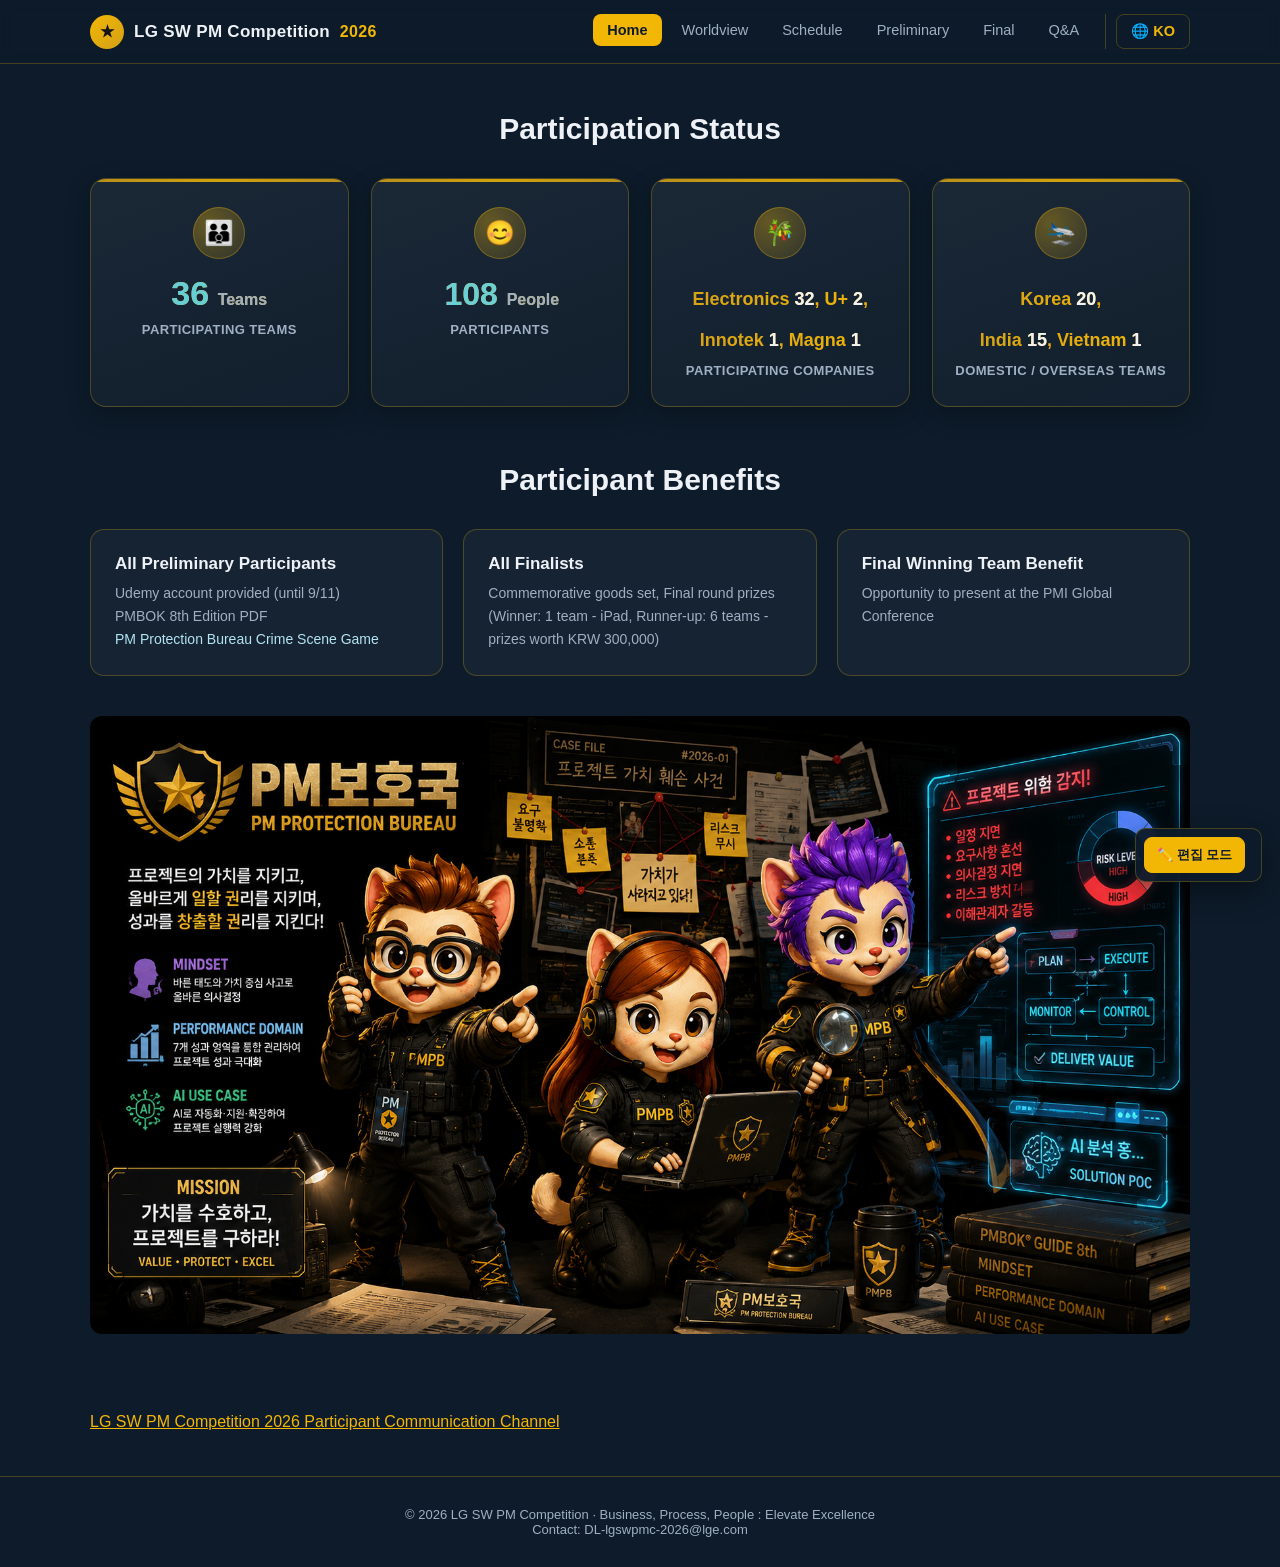
==== en/index.html @ 5130d335 "Add English (EN) language toggle and translated pages" ====
<!DOCTYPE html>
<html lang="en"><head>
<meta charset="UTF-8">
<meta name="viewport" content="width=device-width, initial-scale=1.0">
<title>LG SW PM Competition 2026</title>
<link rel="stylesheet" href="../assets/css/style.css">
</head>
<body>
<header class="site-header">
  <div class="container nav-wrap">
    <a class="brand" href="index.html">
      <span class="badge">★</span>
      <span class="title-main">LG SW PM Competition</span>
      <span class="title-year">2026</span>
    </a>
    <button class="nav-toggle" aria-label="Open menu">☰</button>
    <nav>
      <ul class="nav-menu">
        <li><a href="index.html" class="active">Home</a></li>
        <li><a href="worldview.html">Worldview</a></li>
        <li><a href="schedule.html">Schedule</a></li>
        <li><a href="prelim.html">Preliminary</a></li>
        <li><a href="final.html">Final</a></li>
        <li><a href="qna.html">Q&amp;A</a></li>
        <li class="lang-item"><a href="../index.html">🌐 KO</a></li>
      </ul>
    </nav>
  </div>
</header>

<main id="pageContent" class="editable-region">
<section class="section" style="padding-top: 48px;">
  <div class="container">
    <div class="section-head">
      <h2>Participation Status</h2>
    </div>

    <div class="dashboard-grid">
      <div class="stat-card">
        <div class="stat-icon">👪<br></div>
        <div class="stat-value"><span style="color: rgb(121, 242, 251);"><span style="color: rgb(102, 207, 214);">36</span></span><span class="stat-unit"> Teams</span></div>
        <div class="stat-label">Participating Teams</div>
      </div>
      <div class="stat-card">
        <div class="stat-icon">😊<br></div>
        <div class="stat-value"><span class="stat-unit"><font color="#f2b705"><span style="font-size: 32px;"><span style="color: rgb(107, 207, 214);"><span style="color: rgb(106, 208, 215);"><span style="color: rgb(107, 207, 214);">108</span></span></span>&nbsp;</span></font>People</span></div>
        <div class="stat-label">Participants</div>
      </div>
      <div class="stat-card">
        <div class="stat-icon">🎋</div>
        <div class="stat-value"><span style="font-size: 18px;"><span style="font-size: 24px;"><span style="font-size: 18px;">Electronics <span style="color: rgb(242, 242, 242);">32</span>, U+&nbsp;</span></span></span><span style="color: rgb(242, 242, 242); font-size: 18px; background-color: rgba(255, 255, 255, 0.04);">2</span><span style="font-size: 18px;"><span style="font-size: 24px;"><span style="font-size: 18px;">,<br>Innotek&nbsp;</span></span></span><span style="color: rgb(242, 242, 242); font-size: 18px; background-color: rgba(255, 255, 255, 0.04);">1</span><span style="font-size: 18px;"><span style="font-size: 24px;"><span style="font-size: 18px;">, Magna <font color="#f2f2f2">1</font></span></span></span></div>
        <div class="stat-label">Participating Companies</div>
      </div>
      <div class="stat-card">
        <div class="stat-icon">🛬</div>
        <div class="stat-value"><span style="background-color: rgba(255, 255, 255, 0.04); font-size: 18px;">Korea&nbsp;<span style="color: rgb(242, 242, 242);">20</span>,<br>India&nbsp;</span><span style="background-color: rgba(255, 255, 255, 0.04); color: rgb(242, 242, 242); font-size: 18px;">15</span><span style="background-color: rgba(255, 255, 255, 0.04); font-size: 18px;">, Vietnam&nbsp;</span><span style="background-color: rgba(255, 255, 255, 0.04); color: rgb(242, 242, 242); font-size: 18px;">1</span></div>
        <div class="stat-label">Domestic / Overseas Teams</div></div></div>

    <div class="section-head" style="margin-top: 56px;">
      <h2>Participant Benefits</h2>
    </div>
    <div class="card-grid">
      <div class="card">
        <h3>All Preliminary Participants</h3>
        <p>Udemy account provided (until 9/11)</p><p>PMBOK 8th Edition PDF</p><p><span style="color: rgb(179, 228, 244); background-color: rgba(255, 255, 255, 0.04);">PM Protection Bureau Crime Scene Game</span></p>
      </div>
      <div class="card">
        <h3>All Finalists</h3>
        <p>Commemorative goods set, Final round prizes<br>(Winner: 1 team - iPad, Runner-up: 6 teams - prizes worth KRW 300,000)</p>
      </div>
      <div class="card">
        <h3>Final Winning Team Benefit</h3>
        <p>Opportunity to present at the PMI Global Conference</p>
      </div>
    </div>

    <div class="hero-image-wrap" style="text-align:center; margin-top: 40px;">
      <img src="../assets/img/pmpb_project.png" alt="PM Protection Bureau" style="max-width:100%; height:auto; border-radius: 12px;">
    </div>
  </div></section>
</main>

<div id="freeNotes" class="editable-region free-notes" data-placeholder="Click here to freely add content. (Only editable in edit mode)"><span style="color: rgb(249, 220, 238);"><span style="color: rgb(240, 204, 226);"><span style="color: rgb(245, 219, 235);"><span style="color: rgb(251, 223, 240);"><span style="font-size: 18px;"><span style="font-size: 16px;"><a href="https://quizn.show/pbd/info/board/1113834" target="_blank" rel="noopener noreferrer">LG SW PM Competition 2026 Participant Communication Channel</a></span></span></span></span></span></span></div>

<footer class="site-footer">
  <div class="container">
    © 2026 LG SW PM Competition · Business, Process, People : Elevate Excellence<br>
    Contact: DL-lgswpmc-2026@lge.com
  </div>
</footer>
<script src="../assets/js/main.js"></script>
<script src="../assets/js/editor.js"></script>
</body></html>
---- assets/css/style.css ----
:root {
  --navy: #0d1b2a;
  --navy-light: #16283d;
  --gold: #f2b705;
  --gold-dark: #d4a017;
  --black: #111318;
  --text: #eef2f7;
  --muted: #9fb0c3;
  --card: rgba(255, 255, 255, 0.04);
  --border: rgba(242, 183, 5, 0.25);
}

* { box-sizing: border-box; }

html, body {
  margin: 0;
  padding: 0;
  background: var(--navy);
  color: var(--text);
  font-family: "Pretendard", "Segoe UI", "Malgun Gothic", sans-serif;
  scroll-behavior: smooth;
}

a { color: inherit; text-decoration: none; }

img { max-width: 100%; display: block; }

.container {
  width: min(1100px, 92%);
  margin: 0 auto;
}

/* Page background silhouette (일정/예선/본선/질의응답 페이지) */
body.has-bg-silhouette {
  position: relative;
}

body.has-bg-silhouette::before {
  content: "";
  position: fixed;
  inset: 0;
  z-index: 0;
  background-image: url("../img/pmpb_silhouette.png");
  background-repeat: no-repeat;
  background-position: bottom right;
  background-size: min(900px, 80vw);
  opacity: 0.4;
  pointer-events: none;
}

body.has-bg-silhouette > * {
  position: relative;
  z-index: 1;
}

/* Header / Nav */
.site-header {
  position: sticky;
  top: 0;
  z-index: 100;
  background: rgba(13, 27, 42, 0.92);
  backdrop-filter: blur(6px);
  border-bottom: 1px solid var(--border);
}

.nav-wrap {
  display: flex;
  align-items: center;
  justify-content: space-between;
  padding: 14px 0;
}

.brand {
  display: flex;
  align-items: center;
  gap: 10px;
  font-weight: 800;
  letter-spacing: 0.3px;
}

.brand .badge {
  width: 34px;
  height: 34px;
  border-radius: 50%;
  background: linear-gradient(135deg, var(--gold), var(--gold-dark));
  display: flex;
  align-items: center;
  justify-content: center;
  color: var(--black);
  font-size: 16px;
}

.brand .title-main { color: var(--text); font-size: 17px; }
.brand .title-year { color: var(--gold); }

.nav-menu {
  display: flex;
  gap: 6px;
  list-style: none;
  margin: 0;
  padding: 0;
}

.nav-menu a {
  display: inline-block;
  padding: 8px 14px;
  border-radius: 8px;
  font-size: 14.5px;
  color: var(--muted);
  transition: 0.2s;
}

.nav-menu a:hover,
.nav-menu a.active {
  color: var(--navy);
  background: var(--gold);
  font-weight: 700;
}

.nav-toggle {
  display: none;
  background: none;
  border: 1px solid var(--border);
  color: var(--gold);
  padding: 8px 12px;
  border-radius: 8px;
  font-size: 18px;
  cursor: pointer;
}

.nav-menu li.lang-item {
  margin-left: 6px;
  padding-left: 10px;
  border-left: 1px solid var(--border);
}

.nav-menu li.lang-item a {
  border: 1px solid var(--border);
  color: var(--gold);
  font-weight: 600;
}

.nav-menu li.lang-item a:hover,
.nav-menu li.lang-item a.active {
  color: var(--navy);
  background: var(--gold);
}

/* Hero */
.hero {
  position: relative;
  padding: 56px 0 40px;
  overflow: hidden;
}

.hero::before {
  content: "";
  position: absolute;
  inset: 0;
  background: radial-gradient(circle at 20% 20%, rgba(242, 183, 5, 0.12), transparent 45%),
    radial-gradient(circle at 80% 60%, rgba(120, 60, 220, 0.14), transparent 45%);
  pointer-events: none;
}

.hero-grid {
  display: grid;
  grid-template-columns: 1.1fr 1fr;
  gap: 32px;
  align-items: center;
  position: relative;
  z-index: 1;
}

.hero-image {
  border-radius: 18px;
  overflow: hidden;
  border: 1px solid var(--border);
  background: var(--card);
  box-shadow: 0 20px 50px rgba(0, 0, 0, 0.35);
}

.hero-image img {
  width: 100%;
  height: auto;
}

.hero-image .img-fallback {
  aspect-ratio: 16/10;
  display: flex;
  align-items: center;
  justify-content: center;
  color: var(--muted);
  font-size: 14px;
  text-align: center;
  padding: 20px;
}

.eyebrow {
  display: inline-block;
  color: var(--gold);
  font-weight: 700;
  letter-spacing: 1.5px;
  font-size: 13px;
  margin-bottom: 12px;
  text-transform: uppercase;
}

.hero h1 {
  font-size: clamp(28px, 4vw, 44px);
  line-height: 1.25;
  margin: 0 0 16px;
}

.hero h1 .accent { color: var(--gold); }

.hero p.lead {
  color: var(--muted);
  font-size: 16px;
  line-height: 1.7;
  margin-bottom: 24px;
}

.btn-row { display: flex; gap: 12px; flex-wrap: wrap; }

.btn {
  display: inline-block;
  padding: 12px 22px;
  border-radius: 10px;
  font-weight: 700;
  font-size: 14.5px;
  cursor: pointer;
  border: 1px solid transparent;
  transition: 0.2s;
}

.btn-primary {
  background: var(--gold);
  color: var(--navy);
}
.btn-primary:hover { background: var(--gold-dark); }

.btn-ghost {
  background: transparent;
  border-color: var(--border);
  color: var(--text);
}
.btn-ghost:hover { border-color: var(--gold); color: var(--gold); }

/* Sections */
.section { padding: 64px 0; }
.section-alt { background: var(--navy-light); }

.section-head { margin-bottom: 32px; text-align: center; }
.section-head h2 { font-size: clamp(22px, 3vw, 30px); margin: 0 0 10px; }
.section-head p { color: var(--muted); max-width: 640px; margin: 0 auto; }

.card-grid {
  display: grid;
  grid-template-columns: repeat(3, 1fr);
  gap: 20px;
}

.card {
  background: var(--card);
  border: 1px solid var(--border);
  border-radius: 14px;
  padding: 24px;
}

.card .icon {
  width: 42px;
  height: 42px;
  border-radius: 10px;
  background: rgba(242, 183, 5, 0.15);
  color: var(--gold);
  display: flex;
  align-items: center;
  justify-content: center;
  font-size: 20px;
  margin-bottom: 14px;
}

.card h3 { margin: 0 0 8px; font-size: 17px; }
.card p { margin: 0; color: var(--muted); font-size: 14px; line-height: 1.65; }

/* Character strip */
.character-strip {
  display: grid;
  grid-template-columns: repeat(3, 1fr);
  gap: 20px;
  margin-top: 36px;
}

.character-card {
  background: var(--card);
  border: 1px solid var(--border);
  border-radius: 14px;
  padding: 20px;
  text-align: center;
}

.character-card h4 { margin: 10px 0 6px; color: var(--gold); }
.character-card p { color: var(--muted); font-size: 13.5px; line-height: 1.6; margin: 0; }

/* Timeline */
.timeline {
  position: relative;
  margin: 0;
  padding: 0;
  list-style: none;
}

.timeline::before {
  content: "";
  position: absolute;
  left: 18px;
  top: 0;
  bottom: 0;
  width: 2px;
  background: var(--border);
}

.timeline li {
  position: relative;
  padding: 0 0 32px 52px;
}

.timeline li::before {
  content: "";
  position: absolute;
  left: 10px;
  top: 4px;
  width: 18px;
  height: 18px;
  border-radius: 50%;
  background: var(--gold);
  border: 3px solid var(--navy);
}

.timeline .date {
  color: var(--gold);
  font-weight: 700;
  font-size: 13.5px;
  display: block;
  margin-bottom: 6px;
}

.timeline h3 { margin: 0 0 6px; font-size: 17px; }
.timeline p { margin: 0; color: var(--muted); font-size: 14px; line-height: 1.6; }

/* Dashboard (home stat cards) */
.dashboard-grid {
  display: grid;
  grid-template-columns: repeat(4, 1fr);
  gap: 22px;
}

.stat-card {
  position: relative;
  background: linear-gradient(160deg, rgba(255, 255, 255, 0.06), rgba(255, 255, 255, 0.02));
  border: 1px solid var(--border);
  border-radius: 16px;
  padding: 28px 22px;
  text-align: center;
  overflow: hidden;
  box-shadow: 0 8px 24px rgba(0, 0, 0, 0.25);
  transition: transform 0.25s ease, box-shadow 0.25s ease, border-color 0.25s ease;
}

.stat-card::before {
  content: "";
  position: absolute;
  top: 0;
  left: 0;
  right: 0;
  height: 3px;
  background: linear-gradient(90deg, var(--gold-dark), var(--gold), var(--gold-dark));
  opacity: 0.85;
}

.stat-card:hover {
  transform: translateY(-6px);
  border-color: var(--gold);
  box-shadow: 0 16px 32px rgba(0, 0, 0, 0.35), 0 0 0 1px rgba(242, 183, 5, 0.2);
}

.stat-icon {
  width: 52px;
  height: 52px;
  margin: 0 auto 14px;
  border-radius: 50%;
  background: radial-gradient(circle at 30% 30%, rgba(242, 183, 5, 0.35), rgba(242, 183, 5, 0.1));
  color: var(--gold);
  display: flex;
  align-items: center;
  justify-content: center;
  font-size: 24px;
  box-shadow: inset 0 0 0 1px rgba(242, 183, 5, 0.3);
}

.stat-value {
  font-size: 34px;
  font-weight: 800;
  line-height: 1.2;
  background: linear-gradient(90deg, var(--gold-dark), var(--gold));
  -webkit-background-clip: text;
  background-clip: text;
  color: transparent;
}

.stat-value .stat-unit {
  font-size: 16px;
  font-weight: 600;
  color: var(--muted);
  margin-left: 4px;
  background: none;
  -webkit-background-clip: initial;
  background-clip: initial;
}

.stat-label {
  margin-top: 8px;
  font-size: 13px;
  font-weight: 600;
  letter-spacing: 0.4px;
  color: var(--muted);
  text-transform: uppercase;
}

@media (max-width: 720px) {
  .dashboard-grid { grid-template-columns: repeat(2, 1fr); }
}


/* Progress steps (home) */
.progress-steps {
  position: relative;
  margin: 0;
  padding: 0;
  list-style: none;
}

.progress-steps::before {
  content: "";
  position: absolute;
  left: 18px;
  top: 0;
  bottom: 0;
  width: 2px;
  background: var(--border);
}

.progress-steps li {
  position: relative;
  padding: 0 0 32px 52px;
}

.progress-steps .step-dot {
  position: absolute;
  left: 10px;
  top: 4px;
  width: 18px;
  height: 18px;
  border-radius: 50%;
  background: var(--navy-light);
  border: 3px solid var(--border);
}

.progress-steps .step-done .step-dot {
  background: var(--gold);
  border-color: var(--navy);
}

.progress-steps .step-active .step-dot {
  background: var(--navy);
  border-color: var(--gold);
  box-shadow: 0 0 0 3px rgba(242, 183, 5, 0.25);
}

.progress-steps .step-status {
  display: inline-block;
  font-size: 12px;
  font-weight: 700;
  color: var(--muted);
  background: rgba(255, 255, 255, 0.06);
  border-radius: 999px;
  padding: 2px 10px;
  margin-bottom: 6px;
}

.progress-steps .step-done .step-status {
  color: var(--navy);
  background: var(--gold);
}

.progress-steps .step-active .step-status {
  color: var(--gold);
  background: rgba(242, 183, 5, 0.15);
}

.progress-steps h3 { margin: 0 0 6px; font-size: 17px; }
.progress-steps p { margin: 0; color: var(--muted); font-size: 14px; line-height: 1.6; }

/* Info table */
.info-table {
  width: 100%;
  border-collapse: collapse;
  overflow: hidden;
  border-radius: 12px;
  border: 1px solid var(--border);
}

.info-table th, .info-table td {
  padding: 14px 18px;
  text-align: left;
  border-bottom: 1px solid var(--border);
  font-size: 14.5px;
}

.info-table th {
  width: 180px;
  background: rgba(242, 183, 5, 0.08);
  color: var(--gold);
  font-weight: 700;
}

.info-table tr:last-child th, .info-table tr:last-child td { border-bottom: none; }

.note-box {
  margin-top: 20px;
  padding: 16px 20px;
  border-left: 3px solid var(--gold);
  background: var(--card);
  border-radius: 8px;
  color: var(--muted);
  font-size: 13.5px;
  line-height: 1.7;
}

/* QnA */
.qna-form {
  background: var(--card);
  border: 1px solid var(--border);
  border-radius: 14px;
  padding: 28px;
  margin-bottom: 36px;
}

.form-row {
  display: grid;
  grid-template-columns: 1fr 1fr;
  gap: 16px;
  margin-bottom: 16px;
}

.form-field { display: flex; flex-direction: column; gap: 6px; }
.form-field.full { grid-column: 1 / -1; }

.form-field label { font-size: 13.5px; color: var(--muted); font-weight: 600; }

.form-field input,
.form-field textarea {
  background: var(--navy);
  border: 1px solid var(--border);
  border-radius: 8px;
  padding: 10px 12px;
  color: var(--text);
  font-size: 14px;
  font-family: inherit;
}

.form-field textarea { resize: vertical; min-height: 110px; }

.form-field input:focus,
.form-field textarea:focus {
  outline: none;
  border-color: var(--gold);
}

.form-actions {
  display: flex;
  align-items: center;
  gap: 14px;
}

.form-status { font-size: 13.5px; color: var(--muted); }
.form-status.success { color: #7ee787; }
.form-status.error { color: #ff8080; }

.qna-list { display: flex; flex-direction: column; gap: 14px; }

.qna-item {
  background: var(--card);
  border: 1px solid var(--border);
  border-radius: 12px;
  padding: 18px 20px;
}

.qna-item .qna-meta {
  display: flex;
  justify-content: space-between;
  color: var(--muted);
  font-size: 12.5px;
  margin-bottom: 8px;
}

.qna-item h4 { margin: 0 0 8px; font-size: 15.5px; }
.qna-item p { margin: 0; color: var(--muted); font-size: 14px; line-height: 1.6; white-space: pre-wrap; }

.empty-state {
  text-align: center;
  color: var(--muted);
  font-size: 14px;
  padding: 30px 0;
  border: 1px dashed var(--border);
  border-radius: 12px;
}

/* Free notes (bottom free-text block, editable in edit mode) */
.free-notes {
  width: min(1100px, 92%);
  margin: 0 auto;
  padding: 8px 0 40px;
  text-align: left;
  font-size: 14px;
  line-height: 1.7;
}

.free-notes:empty::before {
  content: attr(data-placeholder);
  color: var(--muted);
}

/* 자유 작성 영역에 붙여넣은 콘텐츠의 흰색 배경을 무시하고, 링크는 그대로 유지 */
.free-notes,
.free-notes * {
  background-color: transparent !important;
  background-image: none !important;
}

.free-notes a {
  color: var(--gold);
  text-decoration: underline;
}

/* 본문 영역에 붙여넣은 링크/텍스트의 흰색 배경 제거 (카드 등 자체 컴포넌트 배경은 영향 없음) */
.editable-region a[style*="background"],
.editable-region span[style*="background"] {
  background-color: transparent !important;
  background-image: none !important;
}

/* Footer */
.site-footer {
  border-top: 1px solid var(--border);
  padding: 30px 0;
  color: var(--muted);
  font-size: 13px;
  text-align: center;
}

@media (max-width: 900px) {
  .hero-grid { grid-template-columns: 1fr; }
  .card-grid, .character-strip { grid-template-columns: 1fr; }
  .dashboard-grid { grid-template-columns: repeat(2, 1fr); }
  .form-row { grid-template-columns: 1fr; }
  .nav-menu {
    position: absolute;
    top: 100%;
    left: 0;
    right: 0;
    flex-direction: column;
    background: var(--navy);
    border-bottom: 1px solid var(--border);
    padding: 10px;
    display: none;
  }
  .nav-menu.open { display: flex; }
  .nav-toggle { display: inline-block; }
}

/* In-place editor */
.editable-region.edit-active {
  outline: 2px dashed var(--gold);
  outline-offset: 6px;
}

.editable-region.edit-active * {
  cursor: text;
}

.free-notes.edit-active {
  min-height: 80px;
  border-radius: 10px;
}

.editor-toolbar {
  position: fixed;
  right: 18px;
  bottom: 18px;
  z-index: 999;
  display: flex;
  align-items: center;
  gap: 8px;
  background: rgba(13, 27, 42, 0.95);
  border: 1px solid var(--border);
  border-radius: 10px;
  padding: 8px;
  box-shadow: 0 10px 30px rgba(0, 0, 0, 0.4);
  flex-wrap: wrap;
  max-width: 90vw;
}

.editor-btn {
  background: transparent;
  border: 1px solid var(--border);
  color: var(--text);
  padding: 8px 12px;
  border-radius: 8px;
  font-size: 13px;
  font-weight: 600;
  cursor: pointer;
  white-space: nowrap;
}

.editor-btn:hover { border-color: var(--gold); color: var(--gold); }

.editor-btn-main {
  background: var(--gold);
  color: var(--navy);
  border-color: var(--gold);
}
.editor-btn-main:hover { background: var(--gold-dark); color: var(--navy); }

.editor-btn-danger { border-color: #ff8080; color: #ff8080; }
.editor-btn-danger:hover { background: #ff8080; color: var(--navy); }

.editor-color-label {
  display: flex;
  align-items: center;
  gap: 6px;
  font-size: 12px;
  color: var(--muted);
}

.editor-color-label input[type="color"] {
  width: 28px;
  height: 24px;
  padding: 0;
  border: 1px solid var(--border);
  border-radius: 6px;
  background: transparent;
  cursor: pointer;
}

.editor-size-select {
  background: var(--navy);
  border: 1px solid var(--border);
  border-radius: 8px;
  padding: 6px 8px;
  color: var(--text);
  font-size: 12px;
}

.editor-status {
  font-size: 12px;
  color: var(--muted);
  max-width: 220px;
}

.editor-modal-overlay {
  position: fixed;
  inset: 0;
  z-index: 1000;
  background: rgba(0, 0, 0, 0.55);
  display: flex;
  align-items: center;
  justify-content: center;
}

.editor-modal-box {
  background: var(--navy-light);
  border: 1px solid var(--border);
  border-radius: 12px;
  padding: 24px;
  width: min(360px, 90vw);
  box-shadow: 0 20px 50px rgba(0, 0, 0, 0.45);
}

.editor-modal-box h3 {
  margin: 0 0 10px;
  font-size: 17px;
  color: var(--gold);
}

.editor-modal-box p {
  margin: 0 0 16px;
  color: var(--muted);
  font-size: 14px;
  line-height: 1.6;
}

.editor-modal-input {
  width: 100%;
  background: var(--navy);
  border: 1px solid var(--border);
  border-radius: 8px;
  padding: 10px 12px;
  color: var(--text);
  font-size: 14px;
  margin-bottom: 18px;
}

.editor-modal-input:focus {
  outline: none;
  border-color: var(--gold);
}

.editor-modal-actions {
  display: flex;
  justify-content: flex-end;
  gap: 10px;
}
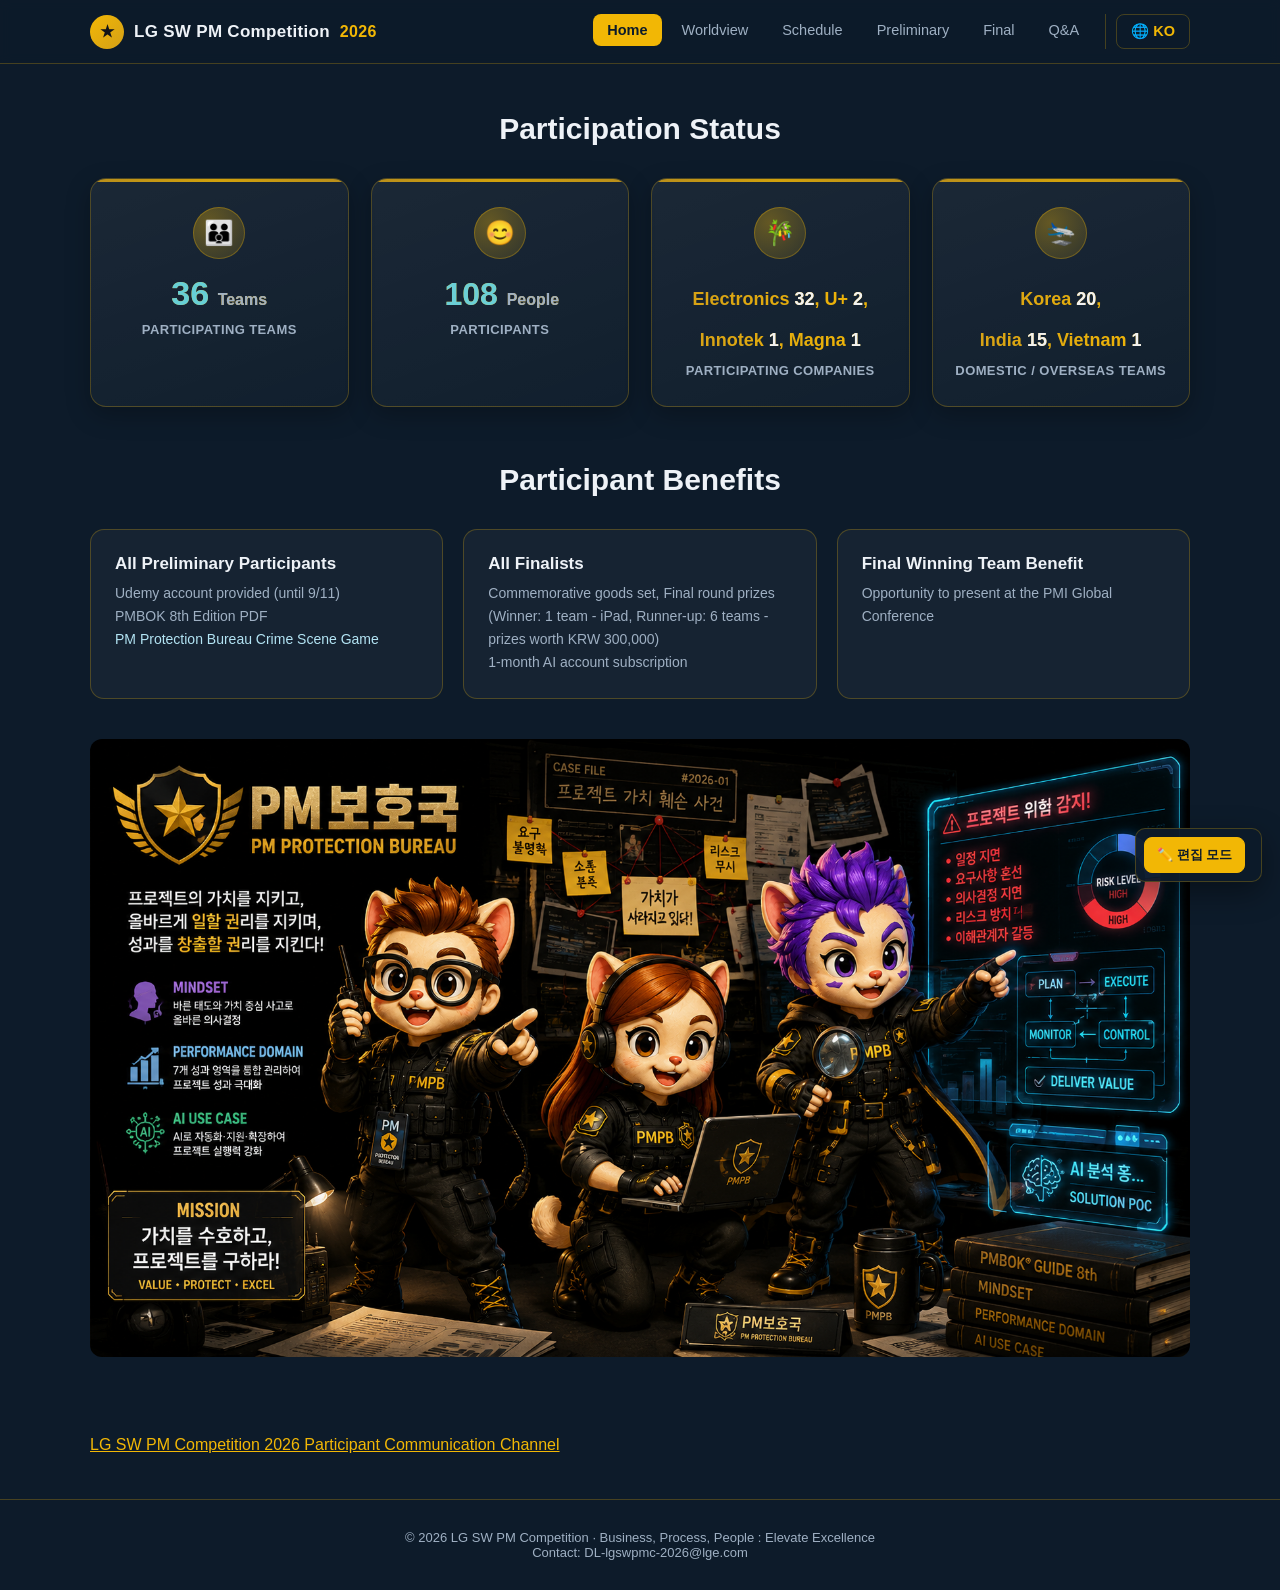
==== commit cc39392b: "Add AI account 1-month subscription to finalist benefits (KO/EN)" ====
--- a/en/index.html
+++ b/en/index.html
@@ -66,7 +66,7 @@
       </div>
       <div class="card">
         <h3>All Finalists</h3>
-        <p>Commemorative goods set, Final round prizes<br>(Winner: 1 team - iPad, Runner-up: 6 teams - prizes worth KRW 300,000)</p>
+        <p>Commemorative goods set, Final round prizes<br>(Winner: 1 team - iPad, Runner-up: 6 teams - prizes worth KRW 300,000)</p><p>1-month AI account subscription</p>
       </div>
       <div class="card">
         <h3>Final Winning Team Benefit</h3>
--- a/assets/css/style.css
+++ b/assets/css/style.css
@@ -282,6 +282,156 @@
 
 .card h3 { margin: 0 0 8px; font-size: 17px; }
 .card p { margin: 0; color: var(--muted); font-size: 14px; line-height: 1.65; }
+
+/* Worldview (세계관) lore styling */
+.lore-lead {
+  color: var(--text) !important;
+  font-size: 16px;
+}
+
+.lore-text {
+  position: relative;
+  max-width: 760px;
+  margin: 0 auto 10px;
+  text-align: center;
+  font-size: 17px;
+  line-height: 1.9;
+}
+
+.lore-text::before {
+  content: "";
+  position: absolute;
+  inset: -30px 10% auto 10%;
+  height: 260px;
+  z-index: -1;
+  background: radial-gradient(circle at 20% 30%, rgba(242, 183, 5, 0.10), transparent 55%),
+    radial-gradient(circle at 80% 20%, rgba(111, 227, 255, 0.10), transparent 55%),
+    radial-gradient(circle at 50% 90%, rgba(255, 107, 129, 0.08), transparent 55%);
+  pointer-events: none;
+}
+
+.lore-text p { margin: 0 0 20px; }
+
+.lore-text .lore-sub {
+  color: var(--muted);
+  font-size: 14.5px;
+}
+
+.glow-gold {
+  color: var(--gold);
+  font-weight: 800;
+  text-shadow: 0 0 14px rgba(242, 183, 5, 0.55);
+}
+
+.glow-cyan {
+  color: #6fe3ff;
+  font-weight: 700;
+  text-shadow: 0 0 14px rgba(111, 227, 255, 0.5);
+}
+
+.glow-red {
+  color: #ff6b81;
+  font-weight: 800;
+  text-shadow: 0 0 14px rgba(255, 107, 129, 0.55);
+}
+
+.lore-caption {
+  text-align: center;
+  margin: 4px 0 34px;
+  font-size: 13.5px;
+  line-height: 1.7;
+  color: var(--muted);
+}
+
+.lore-caption strong {
+  display: inline-block;
+  color: var(--gold);
+  font-size: 15px;
+  margin-bottom: 4px;
+}
+
+.lore-caption a {
+  color: #6fe3ff;
+  text-decoration: underline;
+  text-underline-offset: 3px;
+}
+
+.lore-caption a:hover { color: var(--gold); }
+
+.card.lore-card {
+  position: relative;
+  overflow: hidden;
+  transition: transform 0.25s ease, border-color 0.25s ease, box-shadow 0.25s ease;
+}
+
+.card.lore-card::before {
+  content: "";
+  position: absolute;
+  top: 0; left: 0; right: 0;
+  height: 3px;
+  background: linear-gradient(90deg, var(--gold-dark), var(--gold), #6fe3ff);
+  opacity: 0.85;
+}
+
+.card.lore-card:hover {
+  transform: translateY(-6px);
+  border-color: var(--gold);
+  box-shadow: 0 16px 32px rgba(0, 0, 0, 0.35), 0 0 0 1px rgba(242, 183, 5, 0.2);
+}
+
+.card.lore-card .icon {
+  width: 52px;
+  height: 52px;
+  font-size: 24px;
+  background: radial-gradient(circle at 30% 30%, rgba(242, 183, 5, 0.35), rgba(242, 183, 5, 0.1));
+  box-shadow: inset 0 0 0 1px rgba(242, 183, 5, 0.3);
+}
+
+.card.lore-card h3 {
+  font-size: 19px;
+  background: linear-gradient(90deg, var(--gold-dark), var(--gold));
+  -webkit-background-clip: text;
+  background-clip: text;
+  color: transparent;
+}
+
+.card.lore-card p { font-size: 14.5px; line-height: 1.75; }
+
+/* Worldview story reveal-in-sequence animation (plays on each page load) */
+@keyframes loreReveal {
+  from {
+    opacity: 0;
+    transform: translateY(16px);
+    filter: blur(3px);
+  }
+  to {
+    opacity: 1;
+    transform: translateY(0);
+    filter: blur(0);
+  }
+}
+
+.reveal-line {
+  opacity: 0;
+  animation: loreReveal 1s cubic-bezier(0.22, 1, 0.36, 1) forwards;
+}
+
+.reveal-line.reveal-0 { animation-delay: 0s; }
+.reveal-line.reveal-1 { animation-delay: 0.3s; }
+.reveal-line.reveal-2 { animation-delay: 1.4s; }
+.reveal-line.reveal-3 { animation-delay: 2.5s; }
+.reveal-line.reveal-4 { animation-delay: 3.7s; }
+.reveal-line.reveal-5 { animation-delay: 4.8s; }
+.reveal-line.reveal-6 { animation-delay: 5.7s; }
+
+@media (prefers-reduced-motion: reduce) {
+  .reveal-line {
+    animation: none;
+    opacity: 1;
+    transform: none;
+    filter: none;
+  }
+}
 
 /* Character strip */
 .character-strip {
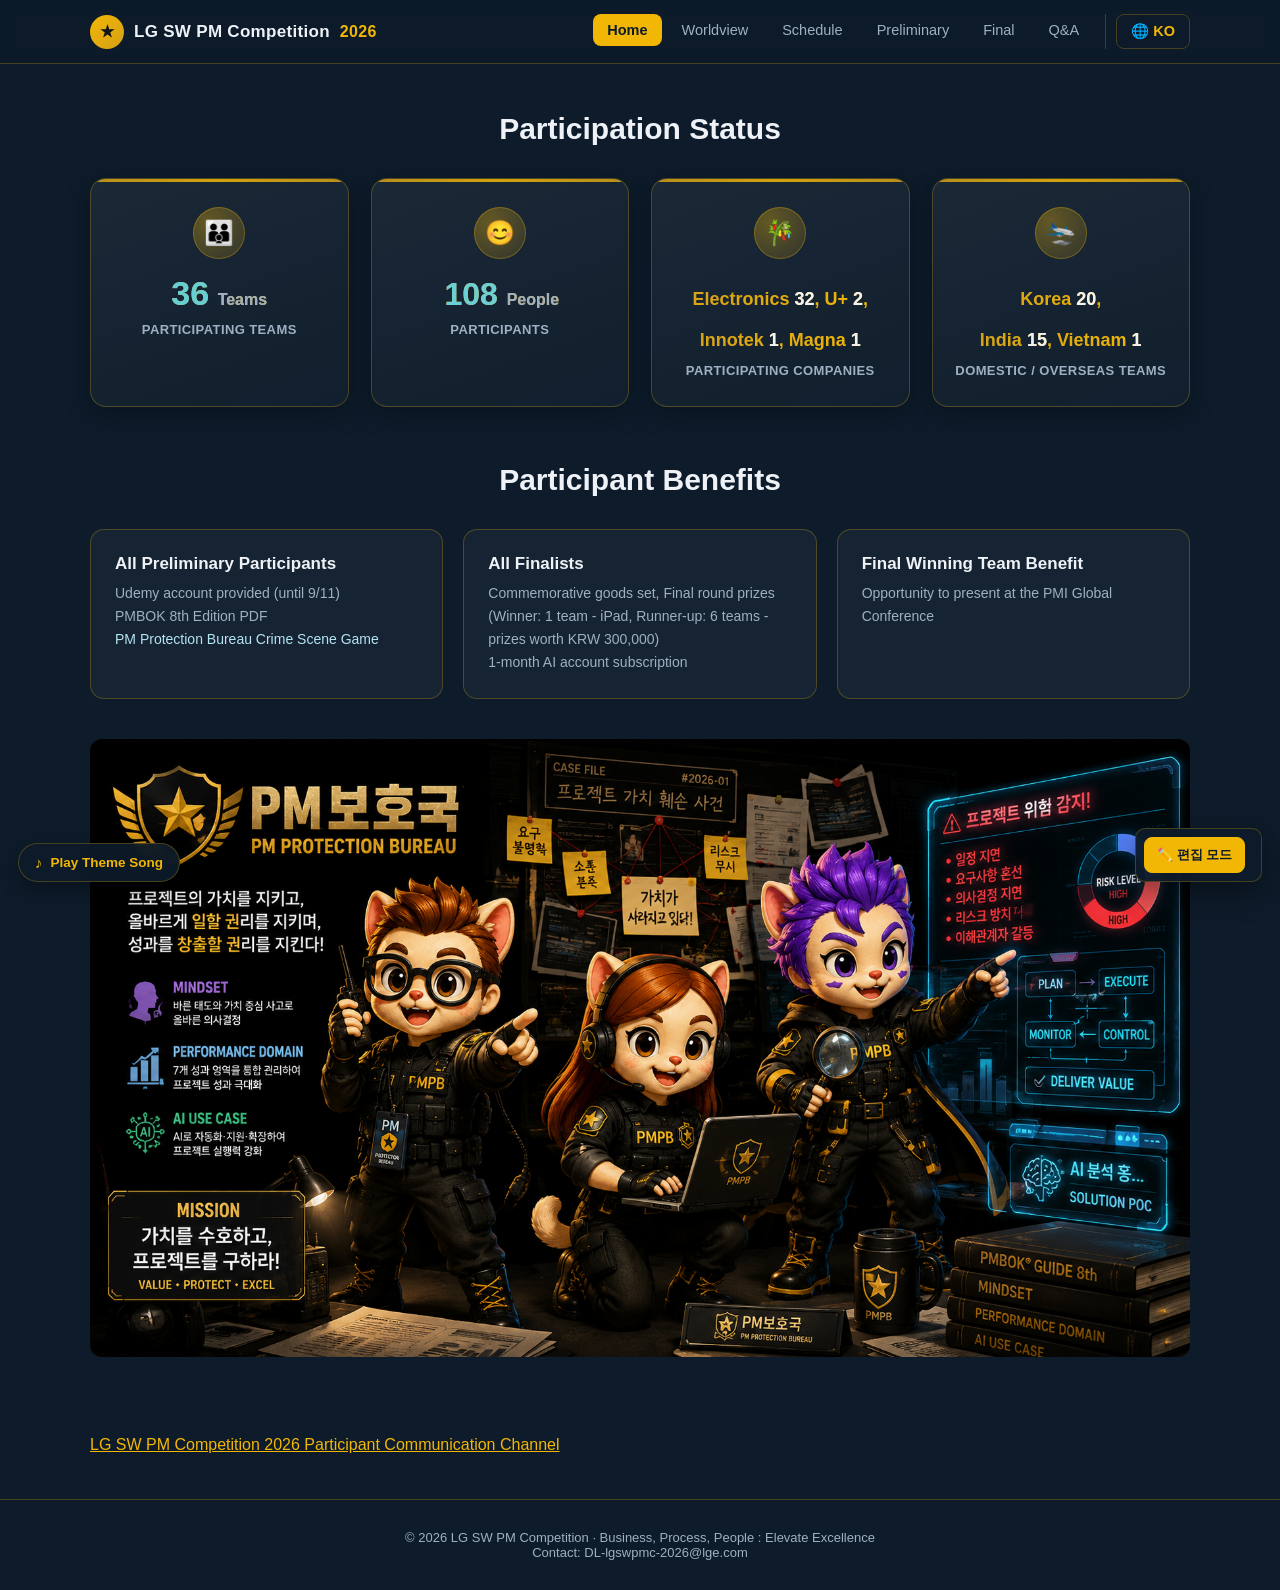
==== commit a768c035: "Add background theme song play button to homepage (KO/EN)" ====
--- a/en/index.html
+++ b/en/index.html
@@ -27,6 +27,12 @@
     </nav>
   </div>
 </header>
+
+<audio id="bgMusic" src="../assets/audio/bgm.mp3" loop preload="none"></audio>
+<button id="musicToggle" class="music-toggle" type="button" aria-label="Play theme song">
+  <span class="music-toggle-icon">♪</span>
+  <span class="music-toggle-label">Play Theme Song</span>
+</button>
 
 <main id="pageContent" class="editable-region">
 <section class="section" style="padding-top: 48px;">
@@ -89,5 +95,6 @@
   </div>
 </footer>
 <script src="../assets/js/main.js"></script>
+<script src="../assets/js/music.js"></script>
 <script src="../assets/js/editor.js"></script>
 </body></html>
--- a/assets/css/style.css
+++ b/assets/css/style.css
@@ -451,6 +451,52 @@
 
 .character-card h4 { margin: 10px 0 6px; color: var(--gold); }
 .character-card p { color: var(--muted); font-size: 13.5px; line-height: 1.6; margin: 0; }
+
+/* Background music toggle button */
+.music-toggle {
+  position: fixed;
+  left: 18px;
+  bottom: 18px;
+  z-index: 90;
+  display: flex;
+  align-items: center;
+  gap: 8px;
+  padding: 10px 16px;
+  border-radius: 999px;
+  border: 1px solid var(--border);
+  background: rgba(13, 27, 42, 0.9);
+  color: var(--gold);
+  font-size: 13.5px;
+  font-weight: 700;
+  cursor: pointer;
+  box-shadow: 0 8px 20px rgba(0, 0, 0, 0.3);
+  backdrop-filter: blur(6px);
+  transition: transform 0.2s ease, border-color 0.2s ease;
+}
+
+.music-toggle:hover {
+  border-color: var(--gold);
+  transform: translateY(-2px);
+}
+
+.music-toggle-icon {
+  display: inline-block;
+  font-size: 15px;
+}
+
+.music-toggle.playing .music-toggle-icon {
+  animation: musicPulse 1s ease-in-out infinite;
+}
+
+@keyframes musicPulse {
+  0%, 100% { transform: scale(1); }
+  50% { transform: scale(1.3); }
+}
+
+@media (max-width: 720px) {
+  .music-toggle .music-toggle-label { display: none; }
+  .music-toggle { padding: 10px 12px; }
+}
 
 /* Timeline */
 .timeline {
